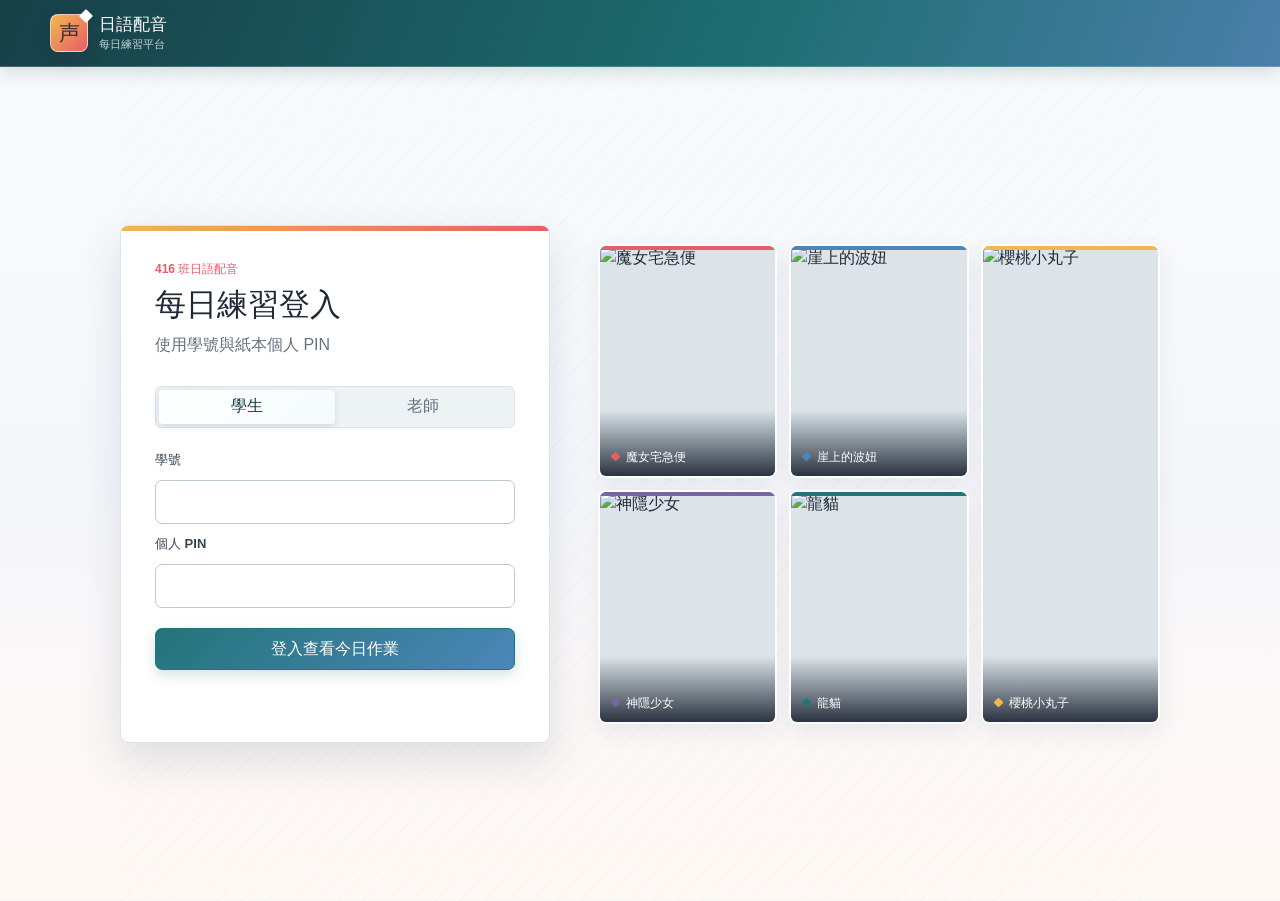
==== portal.html @ 8c486099 "Let students choose which recording to keep" ====
<!doctype html>
<html lang="zh-Hant">
<head>
  <meta charset="utf-8">
  <meta name="viewport" content="width=device-width, initial-scale=1">
  <meta name="robots" content="noindex,nofollow,noarchive,nosnippet,noimageindex">
  <meta name="description" content="日語配音每日作業、逐句錄音與老師進度管理平台">
  <title>配音作業平台｜日語配音練習站</title>
  <link rel="icon" href="data:,">
  <link rel="stylesheet" href="portal.css?v=20260727.3">
  <script src="config.js?v=20260727.3"></script>
  <script src="radar-chart.js?v=20260727.3"></script>
  <script src="portal.js?v=20260727.3" defer></script>
</head>
<body>
  <header class="platform-header">
    <div class="header-inner">
      <a class="platform-brand" href="portal.html" aria-label="返回配音作業平台首頁">
        <span class="brand-mark" aria-hidden="true">声</span>
        <span><strong>日語配音</strong><small>每日練習平台</small></span>
      </a>
      <div class="account-bar" id="accountBar" hidden>
        <span id="accountLabel"></span>
        <button class="quiet-button" id="logoutButton" type="button">登出</button>
      </div>
    </div>
  </header>

  <main>
    <section class="auth-view" id="authView" aria-labelledby="loginTitle">
      <div class="auth-panel">
        <div class="auth-copy">
          <p class="eyebrow">416 班日語配音</p>
          <h1 id="loginTitle">每日練習登入</h1>
          <p id="loginSubtitle">使用學號與紙本個人 PIN</p>
        </div>

        <div class="login-mode" role="tablist" aria-label="選擇登入身分">
          <button class="mode-button is-active" id="studentMode" type="button" role="tab" aria-selected="true" aria-controls="studentLoginPanel">學生</button>
          <button class="mode-button" id="teacherMode" type="button" role="tab" aria-selected="false" aria-controls="teacherLoginPanel">老師</button>
        </div>

        <form class="login-form" id="studentLoginPanel" autocomplete="on">
          <label for="studentId">學號</label>
          <input id="studentId" name="username" inputmode="numeric" autocomplete="username" maxlength="30" required>
          <label for="studentPin">個人 PIN</label>
          <input id="studentPin" name="password" type="password" inputmode="numeric" autocomplete="current-password" minlength="5" maxlength="8" required>
          <button class="primary-button" type="submit">登入查看今日作業</button>
        </form>

        <form class="login-form" id="teacherLoginPanel" autocomplete="on" hidden>
          <label for="teacherPin">老師密碼</label>
          <input id="teacherPin" name="password" type="password" autocomplete="current-password" autocapitalize="none" spellcheck="false" minlength="6" maxlength="80" required>
          <button class="primary-button" type="submit">進入老師後台</button>
        </form>
        <p class="form-message" id="loginMessage" role="status"></p>
      </div>

      <div class="poster-board" aria-label="本期五部配音作品">
        <figure><img src="https://choukaten-arch.github.io/japanese-dubbing-practice/assets/kiki.jpg" alt="魔女宅急便"><figcaption>魔女宅急便</figcaption></figure>
        <figure><img src="https://choukaten-arch.github.io/japanese-dubbing-practice/assets/ponyo.jpg" alt="崖上的波妞"><figcaption>崖上的波妞</figcaption></figure>
        <figure><img src="https://choukaten-arch.github.io/japanese-dubbing-practice/assets/maruko.jpg" alt="櫻桃小丸子"><figcaption>櫻桃小丸子</figcaption></figure>
        <figure><img src="https://choukaten-arch.github.io/japanese-dubbing-practice/assets/spirited-away.jpg" alt="神隱少女"><figcaption>神隱少女</figcaption></figure>
        <figure><img src="https://choukaten-arch.github.io/japanese-dubbing-practice/assets/totoro.jpg" alt="龍貓"><figcaption>龍貓</figcaption></figure>
      </div>
    </section>

    <section class="student-view page-shell" id="studentView" hidden aria-labelledby="studentTitle">
      <header class="view-heading">
        <div>
          <p class="eyebrow" id="studentDate">今日作業</p>
          <h1 id="studentTitle">配音練習任務</h1>
        </div>
        <div class="completion-summary"><strong id="studentCompleted">0%</strong><span>目前熟練度</span></div>
      </header>
      <section class="student-preference-bar" id="studentPreferenceBar" aria-label="目前配音作品與角色" hidden>
        <img id="studentPreferencePoster" alt="">
        <div>
          <span>目前配音角色</span>
          <strong id="studentPreferenceLabel">尚未選擇</strong>
        </div>
        <button class="secondary-button" id="changePreference" type="button">變更作品／增減角色</button>
      </section>
      <div class="notice-bar" id="studentNotice" hidden></div>
      <section class="student-performance" id="studentPerformance" hidden aria-labelledby="studentPerformanceTitle">
        <div class="performance-copy">
          <p class="eyebrow">個人練習成果</p>
          <h2 id="studentPerformanceTitle">四面向表現</h2>
          <dl>
            <div><dt>已練台詞</dt><dd id="studentPracticedLines">0 / 0</dd></div>
            <div><dt>累計練習</dt><dd id="studentTotalAttempts">0 次</dd></div>
            <div><dt>錄音時間</dt><dd id="studentTotalDuration">0 秒</dd></div>
          </dl>
          <button class="completed-clips-button" id="viewMyCompletedClips" type="button">
            <span class="completed-clips-button__icon" aria-hidden="true">▶</span>
            <span>查看全部完成片段</span>
            <span class="completed-clips-button__arrow" aria-hidden="true">›</span>
          </button>
        </div>
        <canvas class="practice-radar" id="studentRadar" width="600" height="520" aria-label="重音、語調、語速、音量四面向雷達圖"></canvas>
      </section>
      <section class="class-progress" id="classProgressSection" hidden aria-labelledby="classProgressTitle">
        <div class="section-heading"><div><p class="eyebrow">分組協作</p><h2 id="classProgressTitle">全班熟練度</h2></div><span id="classProgressUpdated"></span></div>
        <div class="mastery-tier-legend" aria-label="姓名顏色等級"><span class="is-tier-gold">金色 90%+</span><span class="is-tier-silver">銀色 80–89%</span><span class="is-tier-bronze">銅色 70–79%</span><span class="is-tier-iron">鐵色 60–69%</span><span class="is-tier-rust">生鏽色 0–59%</span></div>
        <div class="group-progress-list" id="classProgressGroups"></div>
      </section>
      <section class="group-showcase-section" id="studentShowcaseSection" hidden aria-labelledby="studentShowcaseTitle">
        <div class="section-heading"><div><p class="eyebrow">時間軸合成</p><h2 id="studentShowcaseTitle">小組成果驗收</h2></div><span id="studentShowcaseUpdated"></span></div>
        <div class="mastery-tier-legend" aria-label="姓名顏色等級"><span class="is-tier-gold">金色 90%+</span><span class="is-tier-silver">銀色 80–89%</span><span class="is-tier-bronze">銅色 70–79%</span><span class="is-tier-iron">鐵色 60–69%</span><span class="is-tier-rust">生鏽色 0–59%</span></div>
        <div class="showcase-grid" id="studentShowcaseList" aria-live="polite"></div>
      </section>
      <div class="task-list" id="taskList" aria-live="polite"></div>
      <div class="empty-state" id="studentEmpty" hidden>
        <strong>今天沒有老師指定目標</strong>
        <span>仍可在下方自主練習所選角色。</span>
      </div>
      <section class="self-practice" id="selfPracticeSection" hidden aria-labelledby="selfPracticeTitle">
        <div class="section-heading"><div><p class="eyebrow">隨時可練</p><h2 id="selfPracticeTitle">自主練習</h2></div><span id="selfPracticeCount">0 個角色</span></div>
        <div class="self-practice-list" id="selfPracticeList"></div>
      </section>
    </section>

    <section class="teacher-view page-shell" id="teacherView" hidden aria-labelledby="teacherTitle">
      <header class="view-heading teacher-heading">
        <div>
          <p class="eyebrow">老師後台</p>
          <h1 id="teacherTitle">每日配音作業</h1>
        </div>
        <div class="teacher-links">
          <a id="sheetLink" href="#" target="_blank" rel="noopener">開啟 Google Sheet</a>
          <a id="driveLink" href="#" target="_blank" rel="noopener">開啟錄音資料夾</a>
        </div>
      </header>

      <section class="metrics" aria-label="班級概況">
        <div><span>啟用學生</span><strong id="metricStudents">—</strong></div>
        <div><span>進行中作業</span><strong id="metricAssignments">—</strong></div>
        <div><span>今日練習句數</span><strong id="metricSubmissions">—</strong></div>
        <div><span>平均分數</span><strong id="metricAverage">—</strong></div>
      </section>

      <nav class="teacher-tabs" role="tablist" aria-label="老師後台功能">
        <button class="teacher-tab is-active" type="button" role="tab" aria-selected="true" data-tab="assign">發派作業</button>
        <button class="teacher-tab" type="button" role="tab" aria-selected="false" data-tab="progress">作業進度</button>
        <button class="teacher-tab" type="button" role="tab" aria-selected="false" data-tab="groups">分組概況</button>
        <button class="teacher-tab" type="button" role="tab" aria-selected="false" data-tab="showcase">成果驗收</button>
        <button class="teacher-tab" type="button" role="tab" aria-selected="false" data-tab="students">學生與 PIN</button>
      </nav>

      <section class="teacher-panel" id="assignPanel" data-panel="assign" aria-labelledby="assignHeading">
        <div class="section-heading">
          <div><p class="eyebrow">新增要求</p><h2 id="assignHeading">設定今日完成目標</h2></div>
          <span id="assignmentLineCount">尚未選擇</span>
        </div>
        <form id="assignmentForm" class="assignment-form">
          <label>作業名稱<input id="assignmentTitle" maxlength="120" placeholder="例如：7/21 琪琪第 1 回"></label>
          <label>班級<input id="targetClass" value="416" maxlength="40" required></label>
          <label>發派日<input id="assignedDate" type="date" required></label>
          <label>截止日<input id="dueDate" type="date" required></label>
          <fieldset class="assignment-goal-mode">
            <legend>要求類型</legend>
            <label><input type="radio" name="assignmentGoalMode" value="mastery_target" checked><span><strong>整體完成度</strong><small>要求今日熟練度達標</small></span></label>
            <label><input type="radio" name="assignmentGoalMode" value="line_score"><span><strong>每日逐句進度</strong><small>指定每句最低分數</small></span></label>
          </fieldset>
          <div class="assignment-fields-group" id="masteryGoalFields">
            <label>要求完成度<input id="targetPercent" type="number" inputmode="numeric" min="1" max="100" value="80" required><span class="input-suffix">%</span></label>
          </div>
          <div class="assignment-fields-group" id="lineGoalFields" hidden>
            <label>作品<select id="assignmentWork"></select></label>
            <label>角色<select id="assignmentRole"><option value="">請先選作品</option></select></label>
            <label>從角色第幾句開始<select id="assignmentStart"><option value="">請先選角色</option></select></label>
            <label>指定句數<input id="assignmentCount" type="number" inputmode="numeric" min="1" max="30" value="5"></label>
            <label>每句至少<input id="targetScore" type="number" inputmode="numeric" min="1" max="100" value="80"><span class="input-suffix">分</span></label>
            <div class="line-preview" id="linePreview" aria-live="polite"></div>
          </div>
          <div class="form-actions"><button class="primary-button" type="submit">發派給班級</button><span id="assignmentMessage" role="status"></span></div>
        </form>
      </section>

      <section class="teacher-panel" id="progressPanel" data-panel="progress" hidden aria-labelledby="progressHeading">
        <div class="section-heading"><div><p class="eyebrow">完成狀態</p><h2 id="progressHeading">作業進度</h2></div><button class="quiet-button" id="refreshTeacher" type="button">重新整理</button></div>
        <div class="table-shell"><table><thead><tr><th>要求</th><th>目標</th><th>截止</th><th>已達標</th><th>達標率</th><th>目前平均</th><th>狀態</th></tr></thead><tbody id="assignmentRows"></tbody></table></div>
        <div class="section-heading subheading"><div><h2>最近逐句結果</h2></div></div>
        <div class="table-shell"><table><thead><tr><th>學生</th><th>作品／角色</th><th>句次</th><th>分數</th><th>練習次數</th><th>更新時間</th><th>錄音</th></tr></thead><tbody id="recentResultRows"></tbody></table></div>
      </section>

      <section class="teacher-panel" id="groupsPanel" data-panel="groups" hidden aria-labelledby="groupsHeading">
        <div class="section-heading"><div><p class="eyebrow">分組協作</p><h2 id="groupsHeading">各組練習情形</h2></div></div>
        <div class="mastery-tier-legend" aria-label="姓名顏色等級"><span class="is-tier-gold">金色 90%+</span><span class="is-tier-silver">銀色 80–89%</span><span class="is-tier-bronze">銅色 70–79%</span><span class="is-tier-iron">鐵色 60–69%</span><span class="is-tier-rust">生鏽色 0–59%</span></div>
        <div class="table-shell"><table><thead><tr><th>組別</th><th>人數</th><th>平均熟練度</th><th>已練／總句數</th><th>練習次數</th><th>錄音總時數</th><th>成員</th></tr></thead><tbody id="groupRows"></tbody></table></div>
      </section>

      <section class="teacher-panel" id="showcasePanel" data-panel="showcase" hidden aria-labelledby="teacherShowcaseHeading">
        <div class="section-heading"><div><p class="eyebrow">時間軸合成</p><h2 id="teacherShowcaseHeading">小組成果驗收</h2></div><button class="quiet-button" id="refreshShowcases" type="button">重新整理</button></div>
        <div class="mastery-tier-legend" aria-label="姓名顏色等級"><span class="is-tier-gold">金色 90%+</span><span class="is-tier-silver">銀色 80–89%</span><span class="is-tier-bronze">銅色 70–79%</span><span class="is-tier-iron">鐵色 60–69%</span><span class="is-tier-rust">生鏽色 0–59%</span></div>
        <div class="showcase-grid" id="teacherShowcaseList" aria-live="polite"></div>
      </section>

      <section class="teacher-panel" id="studentsPanel" data-panel="students" hidden aria-labelledby="studentsHeading">
        <div class="section-heading"><div><p class="eyebrow">帳號管理</p><h2 id="studentsHeading">學生與 PIN</h2></div><span id="studentCountLabel">—</span></div>
        <details class="student-import">
          <summary>新增或更新學生名單</summary>
          <form id="studentImportForm">
            <label for="studentImportText">每行：座號、學號、姓名、班級、身分證字號或民國生日 YYMMDD（選填）</label>
            <textarea id="studentImportText" rows="6" placeholder="1&#9;416001&#9;姓名&#9;416&#9;A123456789"></textarea>
            <label class="check-label"><input id="resetExistingPins" type="checkbox"> 同時重設既有學生 PIN</label>
            <button class="secondary-button" type="submit">匯入並產生 PIN</button>
          </form>
        </details>
        <datalist id="knownGroups"></datalist>
        <div class="table-shell"><table><thead><tr><th>座號</th><th>學號</th><th>姓名</th><th>組別</th><th>作品</th><th>角色</th><th>熟練度</th><th>最後登入</th><th>歷程</th><th>PIN</th></tr></thead><tbody id="studentRows"></tbody></table></div>
      </section>
    </section>
  </main>

  <dialog class="preference-dialog" id="preferenceDialog" aria-labelledby="preferenceTitle">
    <form id="preferenceForm">
      <header class="dialog-heading">
        <div><p class="eyebrow">學生設定</p><h2 id="preferenceTitle">選擇作品與角色</h2></div>
        <button id="preferenceClose" type="button" aria-label="關閉">×</button>
      </header>
      <div class="preference-content">
        <img id="preferencePoster" alt="">
        <div class="preference-fields">
          <label for="preferenceWork">作品</label>
          <select id="preferenceWork" required></select>
          <fieldset class="preference-role-fieldset">
            <legend>角色（可複選）</legend>
            <div class="preference-role-options" id="preferenceRoles" aria-live="polite"></div>
          </fieldset>
          <p class="form-message" id="preferenceMessage" role="status"></p>
          <button class="primary-button" type="submit">確認選擇</button>
        </div>
      </div>
    </form>
  </dialog>

  <dialog class="history-dialog" id="historyDialog" aria-labelledby="historyTitle">
    <header class="dialog-heading">
      <div><p class="eyebrow" id="historyStudentMeta">學生歷程</p><h2 id="historyTitle">逐句練習紀錄</h2></div>
      <button id="historyClose" type="button" aria-label="關閉">×</button>
    </header>
    <div class="history-content">
      <section class="history-metrics" aria-label="學生練習摘要">
        <div><span>熟練度</span><strong id="historyMastery">—</strong></div>
        <div><span>已練句數</span><strong id="historyLines">—</strong></div>
        <div><span>練習次數</span><strong id="historyAttempts">—</strong></div>
        <div><span>錄音時數</span><strong id="historyDuration">—</strong></div>
        <div><span>成長</span><strong id="historyGrowth">—</strong></div>
      </section>
      <section class="history-trend" aria-labelledby="historyTrendTitle">
        <div class="section-heading"><div><h2 id="historyTrendTitle">近期成績趨勢</h2></div></div>
        <ol id="historyTrend" aria-label="近期練習分數"></ol>
      </section>
      <section aria-labelledby="historyLinesTitle">
        <div class="section-heading"><div><h2 id="historyLinesTitle">逐句歷史</h2></div></div>
        <div class="table-shell"><table><thead><tr><th>作品／角色</th><th>句次與台詞</th><th>歷次分數</th><th>次數</th><th>錄音時數</th><th>成長</th><th>最新錄音</th></tr></thead><tbody id="historyLineRows"></tbody></table></div>
      </section>
    </div>
  </dialog>

  <dialog class="clip-review-dialog" id="clipReviewDialog" aria-labelledby="clipReviewTitle">
    <header class="dialog-heading">
      <div>
        <p class="eyebrow" id="clipReviewStudentMeta">完成片段</p>
        <h2 id="clipReviewTitle">學生錄音對照</h2>
      </div>
      <div class="dialog-heading-actions">
        <span id="clipReviewCount">0 段</span>
        <button id="clipReviewClose" type="button" aria-label="關閉">×</button>
      </div>
    </header>
    <div class="clip-review-content" id="clipReviewContent">
      <aside class="clip-review-sidebar" aria-label="已完成片段">
        <ol class="clip-review-list" id="clipReviewList"></ol>
      </aside>
      <section class="clip-review-stage" aria-labelledby="clipReviewLineTitle">
        <div class="clip-review-video-shell">
          <video id="clipReviewVideo" playsinline preload="metadata" controls></video>
          <div class="clip-review-status" id="clipReviewStatus" role="status">選擇片段後開始檢視</div>
        </div>
        <div class="clip-review-copy">
          <div class="clip-review-line-meta">
            <span id="clipReviewPosition">—</span>
            <strong id="clipReviewScore">—</strong>
          </div>
          <h3 id="clipReviewLineTitle">尚未選擇片段</h3>
          <p class="clip-review-japanese" id="clipReviewJapanese" lang="ja">—</p>
          <p class="clip-review-translation" id="clipReviewTranslation">—</p>
          <dl class="clip-review-aspects" aria-label="本句四面向成績">
            <div><dt>重音</dt><dd id="clipReviewAccent">—</dd></div>
            <div><dt>語調</dt><dd id="clipReviewIntonation">—</dd></div>
            <div><dt>語速</dt><dd id="clipReviewSpeed">—</dd></div>
            <div><dt>音量</dt><dd id="clipReviewVolume">—</dd></div>
          </dl>
        </div>
        <div class="clip-review-controls">
          <button class="quiet-button" id="clipReviewPrevious" type="button" aria-label="上一段"><span aria-hidden="true">⏮</span><span>上一段</span></button>
          <button class="primary-button" id="clipReviewCompare" type="button"><span aria-hidden="true">▶</span><span>學生錄音同步</span></button>
          <button class="secondary-button" id="clipReviewOriginal" type="button"><span aria-hidden="true">♪</span><span>原片原音</span></button>
          <button class="quiet-button" id="clipReviewNext" type="button" aria-label="下一段"><span>下一段</span><span aria-hidden="true">⏭</span></button>
        </div>
      </section>
    </div>
    <div class="clip-review-empty" id="clipReviewEmpty" hidden>
      <strong>尚無可檢視的完成片段</strong>
      <span>學生完成並保存錄音後會顯示在這裡。</span>
    </div>
  </dialog>

  <dialog class="credential-dialog" id="credentialDialog">
    <form method="dialog" class="dialog-heading"><h2>新 PIN 發放名單</h2><button aria-label="關閉" value="close">×</button></form>
    <div class="credential-content" id="credentialContent"></div>
    <div class="dialog-actions"><button class="secondary-button" id="downloadCredentials" type="button">下載 CSV</button><button class="primary-button" id="printCredentials" type="button">列印發放單</button></div>
  </dialog>

  <div class="toast" id="toast" role="status" hidden></div>
</body>
</html>
---- portal.css ----
:root {
  color-scheme: light;
  --ink: #202936;
  --muted: #64717f;
  --surface: #ffffff;
  --canvas: #f5f7fb;
  --line: #dbe2e8;
  --green-900: #173f46;
  --green-700: #23747a;
  --green-100: #e1f3ef;
  --gold: #f0b84f;
  --gold-soft: #fff4d8;
  --coral: #e75e69;
  --coral-soft: #fff0f0;
  --blue: #4b86b8;
  --blue-soft: #eaf3fb;
  --violet: #76689f;
  --danger-soft: #fde8e8;
  --shadow: 0 18px 42px rgba(37, 57, 76, 0.13);
  --shadow-soft: 0 8px 22px rgba(37, 57, 76, 0.08);
  --brand-gradient: linear-gradient(112deg, #173f46 0%, #1d6d70 58%, #4b7fa9 100%);
  --action-gradient: linear-gradient(135deg, #23747a 0%, #4b86b8 100%);
  --warm-gradient: linear-gradient(135deg, #f0b84f 0%, #e75e69 100%);
  font-family: "Noto Sans TC", "PingFang TC", "Microsoft JhengHei", sans-serif;
  font-synthesis: none;
  letter-spacing: 0;
}

* { box-sizing: border-box; }

html { min-width: 320px; background: var(--canvas); }

body {
  min-height: 100vh;
  margin: 0;
  color: var(--ink);
  background: linear-gradient(180deg, #f8fbfb 0%, #f5f7fb 52%, #fff8f4 100%);
  background-attachment: fixed;
  font-size: 16px;
  line-height: 1.55;
  letter-spacing: 0;
}

button, input, select, textarea { font: inherit; letter-spacing: 0; }
button, a { -webkit-tap-highlight-color: transparent; }
button { cursor: pointer; }
[hidden] { display: none !important; }

.platform-header {
  position: sticky;
  z-index: 20;
  top: 0;
  border-bottom: 1px solid rgba(255,255,255,0.2);
  background: var(--brand-gradient);
  color: #fff;
  box-shadow: 0 5px 18px rgba(25, 52, 60, 0.16);
}

.header-inner {
  width: min(1180px, calc(100% - 40px));
  min-height: 66px;
  margin: 0 auto;
  display: flex;
  align-items: center;
  justify-content: space-between;
  gap: 20px;
}

.platform-brand {
  display: inline-flex;
  align-items: center;
  gap: 11px;
  color: inherit;
  text-decoration: none;
}

.platform-brand > span:last-child { display: grid; line-height: 1.15; }
.platform-brand strong { font-size: 17px; }
.platform-brand small { margin-top: 3px; color: rgba(255,255,255,0.76); font-size: 11px; }

.brand-mark {
  position: relative;
  width: 38px;
  height: 38px;
  display: grid;
  place-items: center;
  border: 1px solid rgba(255,255,255,0.58);
  border-radius: 8px;
  background: var(--warm-gradient);
  box-shadow: 0 7px 15px rgba(43, 38, 52, 0.22);
  color: #342c35;
  font-family: serif;
  font-size: 21px;
  font-weight: 800;
}
.brand-mark::after {
  position: absolute;
  top: -4px;
  right: -4px;
  width: 8px;
  height: 8px;
  border: 1px solid rgba(255,255,255,0.8);
  border-radius: 1px;
  background: #fff;
  content: "";
  transform: rotate(45deg);
}

.account-bar { display: flex; align-items: center; gap: 14px; font-size: 14px; }
.account-bar .quiet-button { border-color: rgba(255,255,255,0.42); background: rgba(255,255,255,0.08); color: #fff; }
.account-bar .quiet-button:hover { background: rgba(255,255,255,0.17); }

.auth-view {
  width: min(1040px, calc(100% - 40px));
  min-height: calc(100vh - 66px);
  margin: 0 auto;
  padding: 54px 0;
  display: grid;
  grid-template-columns: minmax(320px, 430px) minmax(420px, 1fr);
  align-items: center;
  gap: 48px;
  background-image: repeating-linear-gradient(132deg, rgba(75,134,184,0.035) 0 1px, transparent 1px 18px);
}

.auth-panel {
  position: relative;
  overflow: hidden;
  padding: 34px;
  border: 1px solid var(--line);
  border-radius: 8px;
  background: var(--surface);
  box-shadow: var(--shadow);
}
.auth-panel::before {
  position: absolute;
  inset: 0 0 auto;
  height: 5px;
  background: var(--warm-gradient);
  content: "";
}

.auth-copy h1, .view-heading h1, .section-heading h2 { margin: 0; line-height: 1.2; }
.auth-copy h1 { font-size: 31px; }
.auth-copy > p:last-child { margin: 10px 0 0; color: var(--muted); }

.eyebrow {
  margin: 0 0 7px;
  color: var(--coral);
  font-size: 12px;
  font-weight: 800;
  text-transform: uppercase;
}

.login-mode {
  height: 42px;
  margin: 28px 0 22px;
  padding: 3px;
  display: grid;
  grid-template-columns: 1fr 1fr;
  border: 1px solid var(--line);
  border-radius: 6px;
  background: #edf2f5;
}

.mode-button {
  border: 0;
  border-radius: 4px;
  background: transparent;
  color: var(--muted);
  font-weight: 700;
}

.mode-button.is-active { background: linear-gradient(135deg, #ffffff, #f3fbfa); color: var(--green-900); box-shadow: 0 2px 7px rgba(32,57,66,0.13); }

.login-form { display: grid; gap: 10px; }
.login-form label, .assignment-form label, .student-import label { color: #374553; font-size: 13px; font-weight: 700; }

input, select, textarea {
  width: 100%;
  min-height: 44px;
  border: 1px solid #bcc9d2;
  border-radius: 7px;
  outline: none;
  background: #fff;
  color: var(--ink);
}

input, select { padding: 0 12px; }
textarea { padding: 11px 12px; resize: vertical; }
input:focus, select:focus, textarea:focus { border-color: var(--green-700); box-shadow: 0 0 0 3px rgba(35,116,122,0.14); }

.primary-button, .secondary-button, .quiet-button {
  min-height: 42px;
  padding: 0 17px;
  border-radius: 7px;
  font-weight: 800;
}

.primary-button { border: 1px solid var(--green-700); background: var(--action-gradient); color: #fff; box-shadow: 0 5px 13px rgba(35,116,122,0.2); }
.primary-button:hover { border-color: var(--blue); filter: saturate(1.08) brightness(1.03); }
.primary-button:disabled { cursor: wait; opacity: 0.65; }
.login-form .primary-button { margin-top: 10px; }
.secondary-button { border: 1px solid var(--green-700); background: linear-gradient(135deg, #fff, #f2faf9); color: var(--green-700); }
.quiet-button { min-height: 34px; padding: 0 12px; border: 1px solid var(--line); background: transparent; color: var(--green-900); }

.form-message { min-height: 24px; margin: 14px 0 0; color: var(--coral); font-size: 13px; }

.poster-board {
  min-height: 480px;
  display: grid;
  grid-template-columns: repeat(6, 1fr);
  grid-template-rows: repeat(2, 1fr);
  gap: 12px;
}

.poster-board figure {
  position: relative;
  min-height: 220px;
  margin: 0;
  overflow: hidden;
  border: 2px solid rgba(255,255,255,0.92);
  border-radius: 8px;
  background: #dce4ea;
  box-shadow: var(--shadow-soft);
}
.poster-board figure::after { position: absolute; inset: 0; border-top: 4px solid var(--poster-accent, var(--gold)); content: ""; pointer-events: none; }
.poster-board figure:nth-child(1) { --poster-accent: var(--coral); }
.poster-board figure:nth-child(2) { --poster-accent: var(--blue); }
.poster-board figure:nth-child(3) { --poster-accent: var(--gold); }
.poster-board figure:nth-child(4) { --poster-accent: var(--violet); }
.poster-board figure:nth-child(5) { --poster-accent: var(--green-700); }

.poster-board figure:nth-child(1), .poster-board figure:nth-child(4) { grid-column: span 2; }
.poster-board figure:nth-child(2), .poster-board figure:nth-child(5) { grid-column: span 2; }
.poster-board figure:nth-child(3) { grid-column: span 2; grid-row: span 2; }
.poster-board img { width: 100%; height: 100%; display: block; object-fit: cover; transition: transform 220ms ease; }
.poster-board figure:hover img { transform: scale(1.035); }
.poster-board figcaption {
  position: absolute;
  inset: auto 0 0;
  padding: 38px 11px 9px;
  background: linear-gradient(180deg, transparent, rgba(22,32,45,0.9));
  color: #fff;
  font-size: 12px;
  font-weight: 800;
}
.poster-board figcaption::before { width: 7px; height: 7px; margin: 0 7px 1px 1px; display: inline-block; border-radius: 1px; background: var(--poster-accent, var(--gold)); content: ""; transform: rotate(45deg); }

.page-shell { width: min(1180px, calc(100% - 40px)); margin: 0 auto; padding: 42px 0 72px; }

.view-heading {
  margin-bottom: 28px;
  display: flex;
  align-items: flex-end;
  justify-content: space-between;
  gap: 24px;
}

.view-heading h1 { font-size: 30px; }
.completion-summary { display: grid; justify-items: end; }
.completion-summary strong { color: var(--green-700); font-size: 30px; line-height: 1; text-shadow: 2px 2px 0 var(--gold-soft); }
.completion-summary span { margin-top: 6px; color: var(--muted); font-size: 12px; }

.student-preference-bar {
  min-height: 92px;
  margin: 0 0 22px;
  padding: 12px 14px;
  display: grid;
  grid-template-columns: 58px minmax(0, 1fr) auto;
  align-items: center;
  gap: 15px;
  border: 1px solid var(--line);
  border-left: 5px solid var(--coral);
  border-radius: 8px;
  background: linear-gradient(100deg, #fff 0%, #f4fbfa 100%);
  box-shadow: var(--shadow-soft);
}
.student-preference-bar img { width: 58px; height: 68px; display: block; object-fit: cover; background: #dce3e0; }
.student-preference-bar div { min-width: 0; display: grid; }
.student-preference-bar span { color: var(--muted); font-size: 12px; }
.student-preference-bar strong { overflow-wrap: anywhere; color: var(--green-900); font-size: 18px; }

.student-performance {
  min-height: 270px;
  margin: 0 0 28px;
  padding: 18px 24px;
  display: grid;
  grid-template-columns: minmax(0, 1fr) 340px;
  align-items: center;
  gap: 24px;
  border: 1px solid var(--line);
  border-radius: 8px;
  background: linear-gradient(105deg, #fff 0%, #f7fbff 58%, #fff8f4 100%);
  box-shadow: var(--shadow-soft);
}
.performance-copy h2 { margin: 0; font-size: 22px; }
.performance-copy dl { margin: 22px 0 0; display: grid; grid-template-columns: repeat(3, minmax(0, 1fr)); border: 1px solid var(--line); }
.performance-copy dl div { min-height: 76px; padding: 12px; display: grid; align-content: center; border-right: 1px solid var(--line); }
.performance-copy dl div:last-child { border-right: 0; }
.performance-copy dt { color: var(--muted); font-size: 11px; }
.performance-copy dd { margin: 2px 0 0; color: var(--green-900); font-size: 18px; font-weight: 900; }
.completed-clips-button {
  width: 100%;
  min-height: 46px;
  margin-top: 10px;
  padding: 0 12px;
  display: grid;
  grid-template-columns: 28px minmax(0, 1fr) 18px;
  align-items: center;
  gap: 9px;
  border: 1px solid #aac1cc;
  border-radius: 7px;
  background: linear-gradient(100deg, #fff, #eef8f7);
  color: var(--green-900);
  font-weight: 900;
  text-align: left;
}
.completed-clips-button:hover, .completed-clips-button:focus-visible { border-color: var(--coral); color: var(--coral); }
.completed-clips-button__icon {
  width: 28px;
  height: 28px;
  display: grid;
  place-content: center;
  border-radius: 50%;
  background: var(--action-gradient);
  color: #fff;
  font-size: 11px;
}
.completed-clips-button__arrow { font-size: 24px; font-weight: 500; text-align: right; }
.practice-radar { width: 100%; height: 245px; display: block; }

.class-progress { margin: 0 0 28px; }
.class-progress .section-heading { margin-bottom: 13px; }
.group-progress-list { display: grid; grid-template-columns: repeat(2, minmax(0, 1fr)); gap: 12px; }
.group-progress-block { min-width: 0; overflow: hidden; border: 1px solid var(--line); border-radius: 8px; background: #fff; box-shadow: var(--shadow-soft); }
.group-progress-heading { min-height: 48px; padding: 9px 13px; display: flex; align-items: center; justify-content: space-between; gap: 12px; background: linear-gradient(100deg, var(--green-100), var(--blue-soft)); }
.group-progress-heading strong { display: flex; align-items: center; gap: 7px; color: var(--green-900); }
.group-progress-heading span { color: var(--muted); font-size: 12px; }
.group-progress-block.is-own-group { border-color: #d7b85c; }
.own-group-label { padding: 2px 6px; border-radius: 4px; background: var(--gold-soft); color: #75531b !important; font-size: 10px !important; font-weight: 900; }
.group-completion { padding: 10px 13px; display: grid; grid-template-columns: minmax(0, 1fr) 48px; align-items: center; gap: 10px; border-top: 1px solid #e3e9e6; }
.group-completion strong { color: var(--green-900); font-size: 12px; text-align: right; }
.group-member-area { border-top: 1px solid #e3e9e6; }
.group-summary-meta { min-height: 34px; padding: 7px 13px 0; display: flex; align-items: center; justify-content: space-between; gap: 12px; color: var(--muted); font-size: 11px; }
.mastery-track { height: 8px; overflow: hidden; border-radius: 4px; background: #e3e9ed; }
.mastery-track span { height: 100%; display: block; background: var(--action-gradient); }

.mastery-tier-legend { margin: -4px 0 12px; display: flex; flex-wrap: wrap; gap: 5px 13px; color: var(--muted); font-size: 11px; font-weight: 800; }
.mastery-tier-legend span { display: inline-flex; align-items: center; gap: 5px; color: var(--tier-color); }
.mastery-tier-legend span::before { width: 8px; height: 8px; border: 1px solid var(--tier-border); border-radius: 2px; background: var(--tier-soft); content: ""; }
.is-tier-gold { --tier-color: #795900; --tier-border: #d3a523; --tier-soft: #fff2b8; }
.is-tier-silver { --tier-color: #56636f; --tier-border: #a4afb8; --tier-soft: #edf1f4; }
.is-tier-bronze { --tier-color: #87491f; --tier-border: #b96f38; --tier-soft: #f8dfca; }
.is-tier-iron { --tier-color: #405657; --tier-border: #748b8b; --tier-soft: #e3ecea; }
.is-tier-rust { --tier-color: #934831; --tier-border: #bc6c53; --tier-soft: #f8e0d8; }
.member-rank-list { margin: 0; padding: 9px 13px 13px; display: flex; flex-flow: row wrap; align-items: center; gap: 7px 8px; list-style: none; }
.member-rank-item { min-width: 0; min-height: 34px; padding: 5px 8px; display: inline-flex; align-items: center; gap: 6px; border: 1px solid var(--tier-border); border-radius: 6px; background: var(--tier-soft); }
.member-rank-item.is-current { box-shadow: 0 0 0 2px rgba(240,184,79,0.45); }
.member-rank-position { width: 18px; height: 18px; flex: 0 0 18px; display: grid; place-items: center; border-radius: 4px; background: rgba(255,255,255,0.72); color: var(--tier-color); font-size: 10px; font-weight: 900; }
.member-rank-name { min-width: 0; overflow: hidden; color: var(--tier-color); font-size: 13px; font-weight: 900; text-overflow: ellipsis; white-space: nowrap; }
.member-rank-score { padding-left: 6px; border-left: 1px solid var(--tier-border); color: var(--tier-color); font-size: 11px; font-variant-numeric: tabular-nums; font-weight: 900; }

.group-showcase-section { margin: 0 0 30px; }
.showcase-grid { display: grid; grid-template-columns: repeat(2, minmax(0, 1fr)); gap: 16px; }
.showcase-grid > .empty-state { grid-column: 1 / -1; }
.showcase-card { min-width: 0; overflow: hidden; border: 1px solid var(--line); border-radius: 8px; background: #fff; box-shadow: var(--shadow-soft); }
.showcase-card.is-own-group { border-color: #d7b85c; box-shadow: 0 10px 24px rgba(122,92,29,0.11); }
.showcase-heading { min-height: 66px; padding: 11px 14px; display: flex; align-items: center; justify-content: space-between; gap: 16px; background: linear-gradient(105deg, #eff8f5, #f2f7fc 62%, #fff8ed); }
.showcase-heading > div { min-width: 0; }
.showcase-heading span { display: flex; align-items: center; gap: 7px; color: var(--muted); font-size: 11px; font-weight: 800; }
.showcase-heading h3 { margin: 2px 0 0; overflow-wrap: anywhere; color: var(--green-900); font-size: 17px; }
.showcase-heading > strong { flex: 0 0 auto; color: var(--coral); font-size: 22px; }
.showcase-video-shell { position: relative; aspect-ratio: 16 / 9; overflow: hidden; background: #111918; }
.showcase-video-shell video { width: 100%; height: 100%; display: block; object-fit: contain; background: #111918; }
.showcase-now { position: absolute; right: 9px; bottom: 42px; left: 9px; min-height: 30px; padding: 6px 9px; overflow: hidden; border-radius: 5px; background: rgba(8,18,16,0.82); color: #fff; font-size: 11px; font-weight: 800; text-overflow: ellipsis; white-space: nowrap; pointer-events: none; }
.showcase-controls { min-height: 58px; padding: 9px 13px; display: flex; align-items: center; justify-content: space-between; gap: 12px; }
.showcase-controls .primary-button { min-height: 38px; padding: 0 14px; display: inline-flex; align-items: center; gap: 7px; }
.showcase-controls > span { color: var(--muted); font-size: 12px; font-variant-numeric: tabular-nums; }
.showcase-card > .progress-track { width: calc(100% - 26px); margin: 0 13px 13px; }
.showcase-member-list { border-top: 1px solid var(--line); }

.notice-bar {
  margin: 0 0 20px;
  padding: 12px 15px;
  border: 1px solid #f2dca8;
  border-left: 5px solid var(--gold);
  border-radius: 7px;
  background: linear-gradient(100deg, var(--gold-soft), #fff9ef);
  color: #5f4b25;
}

.task-list { display: grid; gap: 14px; }
.task-item {
  min-height: 154px;
  display: grid;
  grid-template-columns: 104px minmax(0, 1fr) auto;
  align-items: stretch;
  overflow: hidden;
  border: 1px solid var(--line);
  border-radius: 8px;
  background: #fff;
  box-shadow: var(--shadow-soft);
  transition: border-color 160ms ease, box-shadow 160ms ease, transform 160ms ease;
}
.task-item:hover { border-color: #bfcfd8; box-shadow: 0 13px 28px rgba(37,57,76,0.12); transform: translateY(-1px); }

.task-poster { width: 104px; height: 100%; min-height: 154px; object-fit: cover; background: #dce3e0; }
.task-content { min-width: 0; padding: 20px 22px; }
.task-topline { display: flex; align-items: center; gap: 9px; flex-wrap: wrap; }
.task-topline strong { font-size: 19px; }
.task-role, .status-badge { padding: 3px 8px; border-radius: 5px; background: var(--green-100); color: var(--green-700); font-size: 12px; font-weight: 800; }
.status-badge.is-overdue { background: var(--danger-soft); color: var(--coral); }
.task-content p { margin: 8px 0 13px; color: var(--muted); }
.progress-track { width: min(420px, 100%); height: 8px; overflow: hidden; border-radius: 4px; background: #e5eaee; }
.progress-track span { height: 100%; display: block; background: var(--action-gradient); }
.task-progress-label { margin-top: 7px; color: #43544f; font-size: 12px; }
.task-action { min-width: 170px; padding: 18px; display: grid; align-content: center; gap: 9px; border-left: 1px solid var(--line); background: linear-gradient(180deg, #fbfdfd, #f5f8fb); }
.task-action a { min-height: 42px; padding: 0 16px; display: grid; place-items: center; border-radius: 7px; background: var(--action-gradient); color: #fff; box-shadow: 0 5px 13px rgba(35,116,122,0.18); text-decoration: none; font-weight: 800; }
.task-action span { color: var(--muted); font-size: 12px; text-align: center; }

.empty-state { min-height: 220px; display: grid; place-content: center; justify-items: center; border: 1px dashed #afbec8; border-radius: 8px; background: repeating-linear-gradient(135deg, rgba(75,134,184,0.035) 0 1px, transparent 1px 16px); color: var(--muted); }
.empty-state strong { color: var(--ink); font-size: 18px; }

.self-practice { margin-top: 36px; }
.self-practice-list { display: grid; grid-template-columns: repeat(2, minmax(0, 1fr)); gap: 12px; }
.self-practice-item {
  min-height: 148px;
  padding: 18px;
  display: grid;
  grid-template-columns: minmax(0, 1fr) auto;
  align-items: center;
  gap: 20px;
  border: 1px solid var(--line);
  border-radius: 8px;
  background: #fff;
  box-shadow: var(--shadow-soft);
}
.self-practice-copy { min-width: 0; }
.self-practice-copy h3 { margin: 0; color: var(--green-900); font-size: 18px; }
.self-practice-copy p { margin: 5px 0 13px; color: var(--muted); font-size: 12px; }
.self-practice-copy .progress-track { width: 100%; }
.self-practice-action { min-width: 110px; display: grid; justify-items: stretch; gap: 5px; }
.self-practice-action a { min-height: 40px; padding: 0 13px; display: grid; place-items: center; border: 1px solid var(--green-700); border-radius: 7px; background: linear-gradient(135deg, #fff, #f0f9f8); color: var(--green-700); font-weight: 800; text-decoration: none; }
.self-practice-action span { color: var(--muted); font-size: 11px; text-align: center; }

.teacher-heading { align-items: flex-end; }
.teacher-links { display: flex; gap: 10px; flex-wrap: wrap; }
.teacher-links a { padding: 8px 11px; border: 1px solid var(--line); border-radius: 7px; background: linear-gradient(135deg, #fff, #f4fafb); color: var(--green-700); font-size: 13px; font-weight: 700; text-decoration: none; }

.metrics {
  display: grid;
  grid-template-columns: repeat(4, 1fr);
  border: 1px solid var(--line);
  border-radius: 8px;
  overflow: hidden;
  background: #fff;
  box-shadow: var(--shadow-soft);
}
.metrics div { min-height: 102px; padding: 18px 22px; display: grid; align-content: center; border-top: 4px solid var(--green-700); border-right: 1px solid var(--line); }
.metrics div:nth-child(2) { border-top-color: var(--blue); }
.metrics div:nth-child(3) { border-top-color: var(--gold); }
.metrics div:nth-child(4) { border-top-color: var(--coral); }
.metrics div:last-child { border-right: 0; }
.metrics span { color: var(--muted); font-size: 12px; }
.metrics strong { margin-top: 3px; color: var(--green-900); font-size: 28px; }

.teacher-tabs { margin: 28px 0 0; display: flex; gap: 3px; border-bottom: 1px solid var(--line); }
.teacher-tab { min-height: 44px; padding: 0 19px; border: 0; border-bottom: 3px solid transparent; background: transparent; color: var(--muted); font-weight: 800; }
.teacher-tab.is-active { border-bottom-color: var(--coral); color: var(--green-900); }

.teacher-panel { padding-top: 28px; }
.section-heading { margin-bottom: 20px; display: flex; align-items: flex-end; justify-content: space-between; gap: 18px; }
.section-heading h2 { font-size: 21px; }
.section-heading > span { color: var(--muted); font-size: 13px; }
.subheading { margin-top: 34px; }

.assignment-form {
  position: relative;
  overflow: hidden;
  padding: 24px;
  display: grid;
  grid-template-columns: repeat(4, minmax(0, 1fr));
  gap: 18px;
  border: 1px solid var(--line);
  border-radius: 8px;
  background: #fff;
  box-shadow: var(--shadow-soft);
}
.assignment-form::before { position: absolute; inset: 0 0 auto; height: 4px; background: var(--warm-gradient); content: ""; }
.assignment-form label { display: grid; gap: 6px; }
.assignment-form > label:first-child { grid-column: span 2; }
.assignment-goal-mode { grid-column: 1 / -1; margin: 0; padding: 0; display: grid; grid-template-columns: repeat(2, minmax(0, 1fr)); gap: 8px; border: 0; }
.assignment-goal-mode legend { margin-bottom: 7px; color: #31433e; font-size: 13px; font-weight: 700; }
.assignment-goal-mode label { min-height: 62px; padding: 10px 13px; display: grid; grid-template-columns: 18px minmax(0, 1fr); align-items: center; gap: 10px; border: 1px solid var(--line); border-radius: 7px; cursor: pointer; }
.assignment-goal-mode label:has(input:checked) { border-color: var(--green-700); background: linear-gradient(100deg, var(--green-100), var(--blue-soft)); }
.assignment-goal-mode input { width: 17px; min-height: 17px; margin: 0; accent-color: var(--green-700); }
.assignment-goal-mode span { display: grid; }
.assignment-goal-mode strong { color: var(--green-900); font-size: 14px; }
.assignment-goal-mode small { color: var(--muted); font-size: 11px; font-weight: 500; }
.assignment-fields-group { grid-column: 1 / -1; display: grid; grid-template-columns: repeat(4, minmax(0, 1fr)); gap: 18px; }
.assignment-fields-group > label { position: relative; }
.assignment-fields-group > label:has(.input-suffix) input { padding-right: 38px; }
.input-suffix { position: absolute; right: 12px; bottom: 11px; color: var(--muted); font-size: 13px; font-weight: 700; }
.line-preview { grid-column: 1 / -1; min-height: 86px; padding: 13px 15px; border: 1px solid #d6e2e8; border-radius: 7px; background: linear-gradient(100deg, #f7fbfa, #f6f9fd); }
.line-preview ul { margin: 0; padding: 0; display: grid; gap: 6px; list-style: none; }
.line-preview li { display: grid; grid-template-columns: 48px minmax(0, 1fr); gap: 10px; color: #344640; font-size: 13px; }
.line-preview li span { color: var(--green-700); font-weight: 800; }
.form-actions { grid-column: 1 / -1; display: flex; align-items: center; gap: 14px; }
.form-actions > span { color: var(--coral); font-size: 13px; }

.table-shell { width: 100%; overflow-x: auto; border: 1px solid var(--line); border-radius: 8px; background: #fff; box-shadow: var(--shadow-soft); }
table { width: 100%; border-collapse: collapse; font-size: 13px; white-space: nowrap; }
th { padding: 11px 13px; background: linear-gradient(100deg, #e8f3f0, #eaf2f8); color: #334751; text-align: left; }
td { padding: 12px 13px; border-top: 1px solid #e2e8e5; color: #35443f; }
td strong { color: var(--ink); }
td a { color: var(--blue); font-weight: 700; }
.score-cell { font-size: 16px; font-weight: 800; }
.table-status { padding: 3px 7px; border-radius: 3px; background: var(--green-100); color: var(--green-700); font-size: 11px; font-weight: 800; }
.table-status.is-closed { background: #e8ebea; color: #6b7672; }
.row-button { min-height: 32px; padding: 0 10px; border: 1px solid #b9c7ce; border-radius: 6px; background: linear-gradient(135deg, #fff, #f5f9fb); color: var(--green-700); font-size: 12px; font-weight: 800; }
.student-review-button {
  min-width: 0;
  padding: 0;
  border: 0;
  background: transparent;
  color: var(--blue);
  font-weight: 900;
  text-align: left;
  text-decoration: underline;
  text-decoration-color: rgba(75,134,184,0.35);
  text-underline-offset: 3px;
}
.student-review-button:hover, .student-review-button:focus-visible { color: var(--coral); text-decoration-color: currentColor; }
.member-rank-name.student-review-button { overflow: hidden; color: var(--tier-color); font-size: 13px; text-overflow: ellipsis; white-space: nowrap; }
.group-editor { width: 170px; display: grid; grid-template-columns: minmax(86px, 1fr) auto; gap: 5px; }
.group-editor input { min-height: 32px; padding: 0 8px; font-size: 12px; }
.mastery-cell { min-width: 120px; }
.mastery-cell .mastery-track { margin-top: 5px; }
.group-members { min-width: 320px; white-space: normal; }
.group-members .teacher-member-list { min-width: 290px; padding: 0; }

.student-import { margin-bottom: 20px; border: 1px solid var(--line); border-radius: 8px; overflow: hidden; background: #fff; box-shadow: var(--shadow-soft); }
.student-import summary { padding: 13px 16px; cursor: pointer; color: var(--green-900); font-weight: 800; }
.student-import form { padding: 0 16px 16px; display: grid; gap: 10px; }
.check-label { display: flex !important; align-items: center; gap: 8px; }
.check-label input { width: 18px; min-height: 18px; }

.preference-dialog {
  width: min(700px, calc(100% - 30px));
  padding: 0;
  border: 0;
  border-radius: 8px;
  box-shadow: 0 24px 70px rgba(10,28,23,0.35);
}
.preference-dialog::backdrop { background: rgba(12,27,23,0.62); }
.preference-dialog .dialog-heading { padding: 12px 20px; }
.preference-dialog .dialog-heading .eyebrow { margin-bottom: 3px; }
.preference-content { padding: 22px; display: grid; grid-template-columns: 210px minmax(0, 1fr); gap: 24px; }
.preference-content > img { width: 210px; aspect-ratio: 2 / 3; display: block; object-fit: cover; background: #dce3e0; }
.preference-fields { display: grid; align-content: center; gap: 9px; }
.preference-fields label { color: #31433e; font-size: 13px; font-weight: 800; }
.preference-role-fieldset { min-width: 0; margin: 4px 0 0; padding: 0; border: 0; }
.preference-role-fieldset legend { margin-bottom: 7px; color: #31433e; font-size: 13px; font-weight: 800; }
.preference-role-options { display: grid; grid-template-columns: repeat(2, minmax(0, 1fr)); gap: 7px; }
.preference-role-option { min-width: 0; min-height: 44px; padding: 7px 9px; display: grid; grid-template-columns: 18px minmax(0, 1fr) auto; align-items: center; gap: 7px; border: 1px solid var(--line); border-radius: 7px; background: #fff; cursor: pointer; }
.preference-role-option:has(input:checked) { border-color: var(--green-700); background: linear-gradient(100deg, var(--green-100), var(--blue-soft)); }
.preference-role-option.is-sound-effect { border-color: #ead7aa; background: linear-gradient(100deg, #fffaf0, #fff5f3); }
.preference-role-option.is-sound-effect:has(input:checked) { border-color: var(--coral); background: linear-gradient(100deg, var(--gold-soft), #fff0ec); }
.preference-role-option input { width: 17px; min-height: 17px; margin: 0; accent-color: var(--green-700); }
.preference-role-option strong { min-width: 0; overflow-wrap: anywhere; color: var(--green-900); font-size: 13px; }
.preference-role-option small { color: var(--muted); font-size: 10px; font-weight: 500; white-space: nowrap; }
.role-loading { grid-column: 1 / -1; min-height: 44px; display: grid; place-items: center; color: var(--muted); font-size: 12px; }
.preference-fields .form-message { margin: 5px 0 0; }
.preference-fields .primary-button { margin-top: 3px; }

.history-dialog {
  width: min(1120px, calc(100% - 30px));
  max-height: 90vh;
  padding: 0;
  border: 0;
  border-radius: 8px;
  box-shadow: 0 24px 70px rgba(10,28,23,0.35);
}
.history-dialog::backdrop { background: rgba(12,27,23,0.62); }
.history-dialog .dialog-heading { padding: 12px 20px; }
.history-dialog .dialog-heading .eyebrow { margin-bottom: 3px; }
.history-content { max-height: calc(90vh - 68px); padding: 20px; overflow: auto; }
.history-metrics { display: grid; grid-template-columns: repeat(5, 1fr); border: 1px solid var(--line); }
.history-metrics div { min-height: 88px; padding: 13px 16px; display: grid; align-content: center; border-right: 1px solid var(--line); background: #fff; }
.history-metrics div:last-child { border-right: 0; }
.history-metrics span { color: var(--muted); font-size: 11px; }
.history-metrics strong { color: var(--green-900); font-size: 23px; }
.history-trend { margin: 24px 0 28px; }
.history-trend .section-heading { margin-bottom: 10px; }
.history-trend ol { height: 154px; margin: 0; padding: 10px 8px 0; display: flex; align-items: flex-end; gap: 5px; overflow-x: auto; border-bottom: 1px solid var(--line); list-style: none; }
.history-trend li { width: 30px; min-width: 30px; height: 128px; display: grid; grid-template-rows: 1fr 20px; align-items: end; }
.history-trend li span { width: 100%; min-height: 2px; display: block; background: var(--action-gradient); }
.history-trend li small { color: var(--muted); font-size: 9px; text-align: center; }
.score-trail { display: flex; gap: 4px; }
.score-trail span { min-width: 30px; padding: 2px 5px; border-radius: 3px; background: var(--green-100); color: var(--green-900); font-weight: 800; text-align: center; }
.history-line-text { min-width: 280px; max-width: 440px; white-space: normal; line-height: 1.65; }
.trend-empty { place-items: end center; }
.growth-positive { color: var(--green-700); font-weight: 900; }
.growth-negative { color: var(--coral); font-weight: 900; }

.clip-review-dialog {
  width: min(1180px, calc(100% - 30px));
  max-height: 92vh;
  padding: 0;
  overflow: hidden;
  border: 0;
  border-radius: 8px;
  background: #f7f9fb;
  box-shadow: 0 24px 70px rgba(10,28,23,0.38);
}
.clip-review-dialog::backdrop { background: rgba(12,27,23,0.68); }
.clip-review-dialog .dialog-heading { padding: 9px 18px; background: #fff; }
.clip-review-dialog .dialog-heading .eyebrow { margin-bottom: 2px; }
.dialog-heading-actions { display: flex; align-items: center; gap: 12px; }
.dialog-heading-actions > span { color: var(--muted); font-size: 12px; font-weight: 800; }
.clip-review-content { height: min(760px, calc(92vh - 63px)); display: grid; grid-template-columns: minmax(270px, 320px) minmax(0, 1fr); }
.clip-review-sidebar { min-height: 0; overflow: auto; border-right: 1px solid var(--line); background: #fff; }
.clip-review-list { margin: 0; padding: 0; list-style: none; }
.clip-review-list li { border-bottom: 1px solid #e6ebef; }
.clip-review-item {
  width: 100%;
  min-height: 92px;
  padding: 12px 14px;
  display: grid;
  grid-template-columns: minmax(0, 1fr) auto;
  align-content: center;
  gap: 3px 10px;
  border: 0;
  border-left: 4px solid transparent;
  background: #fff;
  color: var(--ink);
  text-align: left;
}
.clip-review-item:hover { background: #f4f8fa; }
.clip-review-item.is-active { border-left-color: var(--coral); background: linear-gradient(100deg, #f0f8f6, #eef4fa); }
.clip-review-item__meta { overflow: hidden; color: var(--green-700); font-size: 11px; font-weight: 800; text-overflow: ellipsis; white-space: nowrap; }
.clip-review-item__score { grid-column: 2; grid-row: 1 / span 2; align-self: center; color: var(--coral); font-size: 18px; font-weight: 900; }
.clip-review-item__text { overflow: hidden; color: #27363e; font-size: 13px; font-weight: 700; text-overflow: ellipsis; white-space: nowrap; }
.clip-review-item__time { color: var(--muted); font-size: 10px; }
.clip-review-stage { min-width: 0; min-height: 0; padding: 18px; display: grid; grid-template-rows: minmax(240px, 1fr) auto auto; gap: 14px; overflow: auto; }
.clip-review-video-shell {
  position: relative;
  width: 100%;
  min-height: 240px;
  overflow: hidden;
  background: #10161d;
}
.clip-review-video-shell video { width: 100%; height: 100%; display: block; object-fit: contain; background: #10161d; }
.clip-review-status {
  position: absolute;
  inset: auto 0 0;
  min-height: 34px;
  padding: 7px 12px;
  background: rgba(16,31,38,0.76);
  color: #fff;
  font-size: 12px;
  font-weight: 800;
  text-align: center;
  pointer-events: none;
}
.clip-review-copy { min-width: 0; padding: 2px 4px; }
.clip-review-line-meta { display: flex; align-items: center; justify-content: space-between; gap: 14px; color: var(--muted); font-size: 12px; }
.clip-review-line-meta strong { color: var(--coral); font-size: 20px; }
.clip-review-copy h3 { margin: 2px 0 4px; color: var(--green-900); font-size: 17px; }
.clip-review-japanese { margin: 0; overflow-wrap: anywhere; color: var(--ink); font-size: 20px; font-weight: 800; line-height: 1.7; }
.clip-review-japanese rt { color: var(--muted); font-size: 0.48em; font-weight: 600; }
.clip-review-translation { margin: 3px 0 10px; color: var(--muted); font-size: 13px; }
.clip-review-aspects { margin: 0; display: grid; grid-template-columns: repeat(4, minmax(0, 1fr)); border: 1px solid var(--line); background: #fff; }
.clip-review-aspects div { min-height: 48px; padding: 6px 10px; display: grid; align-content: center; border-right: 1px solid var(--line); }
.clip-review-aspects div:last-child { border-right: 0; }
.clip-review-aspects dt { color: var(--muted); font-size: 10px; }
.clip-review-aspects dd { margin: 0; color: var(--green-900); font-size: 17px; font-weight: 900; }
.clip-review-controls { display: grid; grid-template-columns: auto minmax(150px, 1fr) minmax(130px, 1fr) auto; gap: 8px; }
.clip-review-controls button { min-height: 43px; display: inline-flex; align-items: center; justify-content: center; gap: 7px; white-space: nowrap; }
.clip-review-empty { min-height: 360px; padding: 40px; display: grid; place-content: center; justify-items: center; background: #fff; color: var(--muted); text-align: center; }
.clip-review-empty strong { color: var(--green-900); font-size: 19px; }

.credential-dialog { width: min(740px, calc(100% - 30px)); max-height: 86vh; padding: 0; border: 0; border-radius: 8px; box-shadow: 0 24px 70px rgba(10,28,23,0.35); }
.credential-dialog::backdrop { background: rgba(12,27,23,0.58); }
.dialog-heading { min-height: 62px; padding: 0 20px; display: flex; align-items: center; justify-content: space-between; border-bottom: 1px solid var(--line); }
.dialog-heading h2 { margin: 0; font-size: 19px; }
.dialog-heading button { width: 36px; height: 36px; border: 0; background: transparent; color: var(--muted); font-size: 25px; }
.credential-content { max-height: 55vh; padding: 18px 20px; overflow: auto; }
.credential-grid { width: 100%; display: grid; grid-template-columns: 60px 100px 1fr 110px; }
.credential-grid span { padding: 9px 10px; border-bottom: 1px dashed #ccd5d1; }
.credential-grid .credential-pin { background: #fff6cf; color: #6a5018; font-weight: 900; }
.dialog-actions { padding: 14px 20px; display: flex; justify-content: flex-end; gap: 10px; border-top: 1px solid var(--line); }

.toast { position: fixed; right: 20px; bottom: 20px; z-index: 50; max-width: min(380px, calc(100% - 40px)); padding: 12px 16px; border-radius: 8px; background: var(--brand-gradient); color: #fff; box-shadow: var(--shadow); font-size: 14px; }

@media (prefers-reduced-motion: reduce) {
  .poster-board img, .task-item { transition: none; }
  .poster-board figure:hover img, .task-item:hover { transform: none; }
}

@media (max-width: 900px) {
  .auth-view { grid-template-columns: 1fr; padding: 34px 0 54px; }
  .auth-panel { width: min(470px, 100%); margin: 0 auto; }
  .poster-board { min-height: 300px; grid-template-rows: 150px 150px; }
  .poster-board figure { min-height: 140px; }
  .metrics { grid-template-columns: repeat(2, 1fr); }
  .metrics div:nth-child(2) { border-right: 0; }
  .metrics div:nth-child(-n+2) { border-bottom: 1px solid var(--line); }
  .group-progress-list { grid-template-columns: 1fr; }
  .showcase-grid { grid-template-columns: 1fr; }
  .student-performance { grid-template-columns: minmax(0, 1fr) 300px; }
  .self-practice-list { grid-template-columns: 1fr; }
  .assignment-form { grid-template-columns: repeat(2, minmax(0, 1fr)); }
  .assignment-fields-group { grid-template-columns: repeat(2, minmax(0, 1fr)); }
  .history-metrics { grid-template-columns: repeat(3, 1fr); }
  .history-metrics div { border-bottom: 1px solid var(--line); }
  .clip-review-content { grid-template-columns: 240px minmax(0, 1fr); }
  .clip-review-stage { padding: 14px; }
}

@media (max-width: 650px) {
  .header-inner, .page-shell, .auth-view { width: min(100% - 24px, 1180px); }
  .platform-header { position: static; }
  .auth-view { min-height: auto; gap: 28px; padding-top: 22px; }
  .auth-panel { padding: 24px 18px; }
  .auth-copy h1, .view-heading h1 { font-size: 25px; }
  .poster-board { grid-template-columns: repeat(2, 1fr); grid-template-rows: repeat(3, 150px); }
  .poster-board figure:nth-child(n) { grid-column: span 1; grid-row: span 1; }
  .poster-board figure:nth-child(5) { grid-column: span 2; }
  .page-shell { padding-top: 28px; }
  .view-heading { align-items: flex-start; }
  .completion-summary { justify-items: end; }
  .task-item { grid-template-columns: 86px minmax(0, 1fr); }
  .task-poster { width: 86px; min-height: 146px; }
  .task-content { padding: 16px 14px; }
  .task-action { grid-column: 1 / -1; min-width: 0; padding: 12px; border-top: 1px solid var(--line); border-left: 0; }
  .student-preference-bar { grid-template-columns: 48px minmax(0, 1fr); }
  .student-preference-bar img { width: 48px; height: 58px; }
  .student-preference-bar .secondary-button { grid-column: 1 / -1; }
  .student-performance { padding: 18px 14px; grid-template-columns: 1fr; gap: 6px; }
  .performance-copy dl { margin-top: 14px; }
  .performance-copy dl div { min-height: 66px; padding: 9px; }
  .performance-copy dd { font-size: 15px; }
  .practice-radar { height: 230px; }
  .self-practice-item { grid-template-columns: 1fr; gap: 14px; }
  .self-practice-action { min-width: 0; }
  .teacher-heading { display: block; }
  .teacher-links { margin-top: 16px; }
  .metrics { grid-template-columns: 1fr 1fr; }
  .metrics div { min-height: 82px; padding: 13px; }
  .metrics strong { font-size: 23px; }
  .teacher-tabs { overflow-x: auto; }
  .teacher-tab { flex: 0 0 auto; padding: 0 14px; }
  .assignment-form { grid-template-columns: 1fr; padding: 16px; }
  .assignment-form > label:first-child { grid-column: span 1; }
  .assignment-goal-mode { grid-template-columns: 1fr; }
  .assignment-fields-group { grid-template-columns: 1fr; }
  .line-preview, .form-actions { grid-column: 1; }
  .form-actions { align-items: stretch; flex-direction: column; }
  .preference-content { grid-template-columns: 92px minmax(0, 1fr); gap: 15px; padding: 16px; }
  .preference-content > img { width: 92px; }
  .preference-role-options { grid-template-columns: 1fr; }
  .mastery-tier-legend { gap: 5px 10px; }
  .member-rank-list { padding: 8px 10px 11px; gap: 6px; }
  .member-rank-item { max-width: 100%; padding: 5px 7px; gap: 5px; }
  .member-rank-position { display: none; }
  .member-rank-name { font-size: 12px; }
  .member-rank-score { padding-left: 5px; font-size: 10px; }
  .showcase-heading { min-height: 60px; padding: 9px 11px; }
  .showcase-heading h3 { font-size: 15px; }
  .showcase-heading > strong { font-size: 19px; }
  .showcase-now { bottom: 38px; }
  .showcase-controls { padding: 8px 10px; }
  .history-content { padding: 14px; }
  .history-metrics { grid-template-columns: 1fr 1fr; }
  .history-metrics div { min-height: 72px; padding: 10px; }
  .history-metrics div:nth-child(even) { border-right: 0; }
  .clip-review-dialog { width: calc(100% - 16px); max-height: 96vh; }
  .clip-review-dialog .dialog-heading { min-height: 58px; padding: 8px 11px; }
  .clip-review-dialog .dialog-heading h2 { font-size: 16px; }
  .dialog-heading-actions { gap: 5px; }
  .dialog-heading-actions > span { display: none; }
  .clip-review-content { height: calc(96vh - 58px); grid-template-columns: 1fr; grid-template-rows: 128px minmax(0, 1fr); }
  .clip-review-sidebar { border-right: 0; border-bottom: 1px solid var(--line); overflow-x: auto; overflow-y: hidden; }
  .clip-review-list { height: 100%; padding: 7px; display: flex; gap: 7px; }
  .clip-review-list li { min-width: 210px; border: 1px solid var(--line); border-radius: 6px; overflow: hidden; }
  .clip-review-item { min-height: 112px; padding: 9px 10px; border-left-width: 3px; }
  .clip-review-stage { padding: 9px; grid-template-rows: minmax(185px, 1fr) auto auto; gap: 8px; }
  .clip-review-video-shell { min-height: 185px; }
  .clip-review-copy h3 { font-size: 14px; }
  .clip-review-japanese { font-size: 16px; line-height: 1.6; }
  .clip-review-translation { margin-bottom: 6px; font-size: 11px; }
  .clip-review-aspects div { min-height: 39px; padding: 4px 6px; }
  .clip-review-aspects dd { font-size: 14px; }
  .clip-review-controls { grid-template-columns: 42px minmax(0, 1fr) minmax(0, 1fr) 42px; gap: 5px; }
  .clip-review-controls button { min-width: 0; min-height: 40px; padding: 0 7px; font-size: 11px; }
  .clip-review-controls button:first-child span:last-child,
  .clip-review-controls button:last-child span:first-child { display: none; }
  .credential-grid { grid-template-columns: 48px 80px 1fr 82px; font-size: 12px; }
}

@media print {
  body * { visibility: hidden; }
  .credential-dialog[open], .credential-dialog[open] * { visibility: visible; }
  .credential-dialog[open] { position: absolute; inset: 0; width: 100%; max-height: none; box-shadow: none; }
  .dialog-heading button, .dialog-actions { display: none; }
  .credential-content { max-height: none; }
}
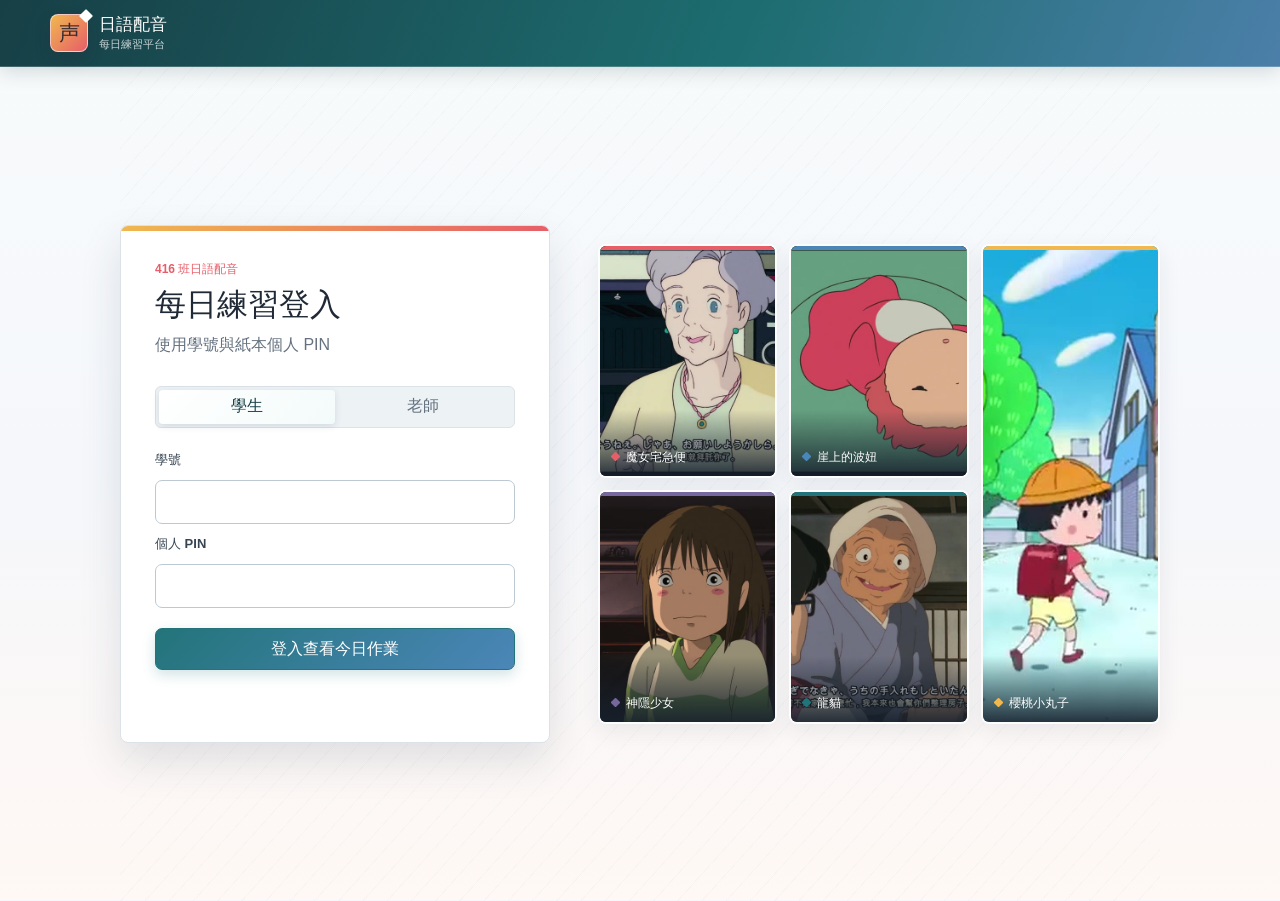
==== commit a1aca062: "Host platform on Firebase and redirect legacy URL" ====
--- a/portal.html
+++ b/portal.html
@@ -6,11 +6,18 @@
   <meta name="robots" content="noindex,nofollow,noarchive,nosnippet,noimageindex">
   <meta name="description" content="日語配音每日作業、逐句錄音與老師進度管理平台">
   <title>配音作業平台｜日語配音練習站</title>
+  <script>
+    if (location.hostname === "choukaten-arch.github.io") {
+      const prefix = "/japanese-dubbing-recording-qa";
+      const path = location.pathname.startsWith(prefix) ? location.pathname.slice(prefix.length) : "/portal.html";
+      location.replace(`https://sggs-japanese-dubbing.web.app${path || "/portal.html"}${location.search}${location.hash}`);
+    }
+  </script>
   <link rel="icon" href="data:,">
-  <link rel="stylesheet" href="portal.css?v=20260727.3">
-  <script src="config.js?v=20260727.3"></script>
-  <script src="radar-chart.js?v=20260727.3"></script>
-  <script src="portal.js?v=20260727.3" defer></script>
+  <link rel="stylesheet" href="portal.css?v=20260728.2">
+  <script src="config.js?v=20260728.2"></script>
+  <script src="radar-chart.js?v=20260728.2"></script>
+  <script src="portal.js?v=20260728.2" defer></script>
 </head>
 <body>
   <header class="platform-header">
@@ -57,11 +64,11 @@
       </div>
 
       <div class="poster-board" aria-label="本期五部配音作品">
-        <figure><img src="https://choukaten-arch.github.io/japanese-dubbing-practice/assets/kiki.jpg" alt="魔女宅急便"><figcaption>魔女宅急便</figcaption></figure>
-        <figure><img src="https://choukaten-arch.github.io/japanese-dubbing-practice/assets/ponyo.jpg" alt="崖上的波妞"><figcaption>崖上的波妞</figcaption></figure>
-        <figure><img src="https://choukaten-arch.github.io/japanese-dubbing-practice/assets/maruko.jpg" alt="櫻桃小丸子"><figcaption>櫻桃小丸子</figcaption></figure>
-        <figure><img src="https://choukaten-arch.github.io/japanese-dubbing-practice/assets/spirited-away.jpg" alt="神隱少女"><figcaption>神隱少女</figcaption></figure>
-        <figure><img src="https://choukaten-arch.github.io/japanese-dubbing-practice/assets/totoro.jpg" alt="龍貓"><figcaption>龍貓</figcaption></figure>
+        <figure><img src="assets/kiki.jpg" alt="魔女宅急便"><figcaption>魔女宅急便</figcaption></figure>
+        <figure><img src="assets/ponyo.jpg" alt="崖上的波妞"><figcaption>崖上的波妞</figcaption></figure>
+        <figure><img src="assets/maruko.jpg" alt="櫻桃小丸子"><figcaption>櫻桃小丸子</figcaption></figure>
+        <figure><img src="assets/spirited-away.jpg" alt="神隱少女"><figcaption>神隱少女</figcaption></figure>
+        <figure><img src="assets/totoro.jpg" alt="龍貓"><figcaption>龍貓</figcaption></figure>
       </div>
     </section>
 
--- a/portal.css
+++ b/portal.css
@@ -370,6 +370,28 @@
 .showcase-heading span { display: flex; align-items: center; gap: 7px; color: var(--muted); font-size: 11px; font-weight: 800; }
 .showcase-heading h3 { margin: 2px 0 0; overflow-wrap: anywhere; color: var(--green-900); font-size: 17px; }
 .showcase-heading > strong { flex: 0 0 auto; color: var(--coral); font-size: 22px; }
+.showcase-sync-alert {
+  padding: 11px 13px;
+  border-top: 1px solid #e6c46f;
+  border-bottom: 1px solid #e6c46f;
+  background: #fff8e5;
+  color: #6b501c;
+}
+.showcase-sync-alert.is-rerecord {
+  border-color: #e3a1a6;
+  background: #fff0f1;
+  color: #7b2931;
+}
+.showcase-sync-alert > div strong,
+.showcase-sync-alert > div span,
+.showcase-sync-alert li strong,
+.showcase-sync-alert li span { display: block; }
+.showcase-sync-alert > div strong { font-size: 13px; }
+.showcase-sync-alert > div span { margin-top: 2px; font-size: 11px; line-height: 1.5; }
+.showcase-sync-alert ul { margin: 8px 0 0; padding: 7px 0 0 18px; border-top: 1px solid currentColor; }
+.showcase-sync-alert li + li { margin-top: 5px; }
+.showcase-sync-alert li strong { font-size: 11px; }
+.showcase-sync-alert li span { font-size: 11px; line-height: 1.45; }
 .showcase-video-shell { position: relative; aspect-ratio: 16 / 9; overflow: hidden; background: #111918; }
 .showcase-video-shell video { width: 100%; height: 100%; display: block; object-fit: contain; background: #111918; }
 .showcase-now { position: absolute; right: 9px; bottom: 42px; left: 9px; min-height: 30px; padding: 6px 9px; overflow: hidden; border-radius: 5px; background: rgba(8,18,16,0.82); color: #fff; font-size: 11px; font-weight: 800; text-overflow: ellipsis; white-space: nowrap; pointer-events: none; }
@@ -638,10 +660,25 @@
 }
 .clip-review-item:hover { background: #f4f8fa; }
 .clip-review-item.is-active { border-left-color: var(--coral); background: linear-gradient(100deg, #f0f8f6, #eef4fa); }
+.clip-review-item.needs-review { border-left-color: #c58a22; background: #fff9e9; }
+.clip-review-item.requires-rerecord { border-left-color: #c9424d; background: #fff0f1; }
+.clip-review-item.requires-rerecord .clip-review-item__time { color: #9e323c; font-weight: 900; }
 .clip-review-item__meta { overflow: hidden; color: var(--green-700); font-size: 11px; font-weight: 800; text-overflow: ellipsis; white-space: nowrap; }
 .clip-review-item__score { grid-column: 2; grid-row: 1 / span 2; align-self: center; color: var(--coral); font-size: 18px; font-weight: 900; }
 .clip-review-item__text { overflow: hidden; color: #27363e; font-size: 13px; font-weight: 700; text-overflow: ellipsis; white-space: nowrap; }
 .clip-review-item__time { color: var(--muted); font-size: 10px; }
+.history-sync-status {
+  width: fit-content;
+  margin-top: 5px;
+  padding: 2px 5px;
+  display: block;
+  border-left: 3px solid #c58a22;
+  background: #fff7df;
+  color: #6b501c;
+  font-size: 10px;
+  font-weight: 800;
+}
+.history-sync-status.is-rerecord { border-left-color: #c9424d; background: #fff0f1; color: #7b2931; }
 .clip-review-stage { min-width: 0; min-height: 0; padding: 18px; display: grid; grid-template-rows: minmax(240px, 1fr) auto auto; gap: 14px; overflow: auto; }
 .clip-review-video-shell {
   position: relative;
